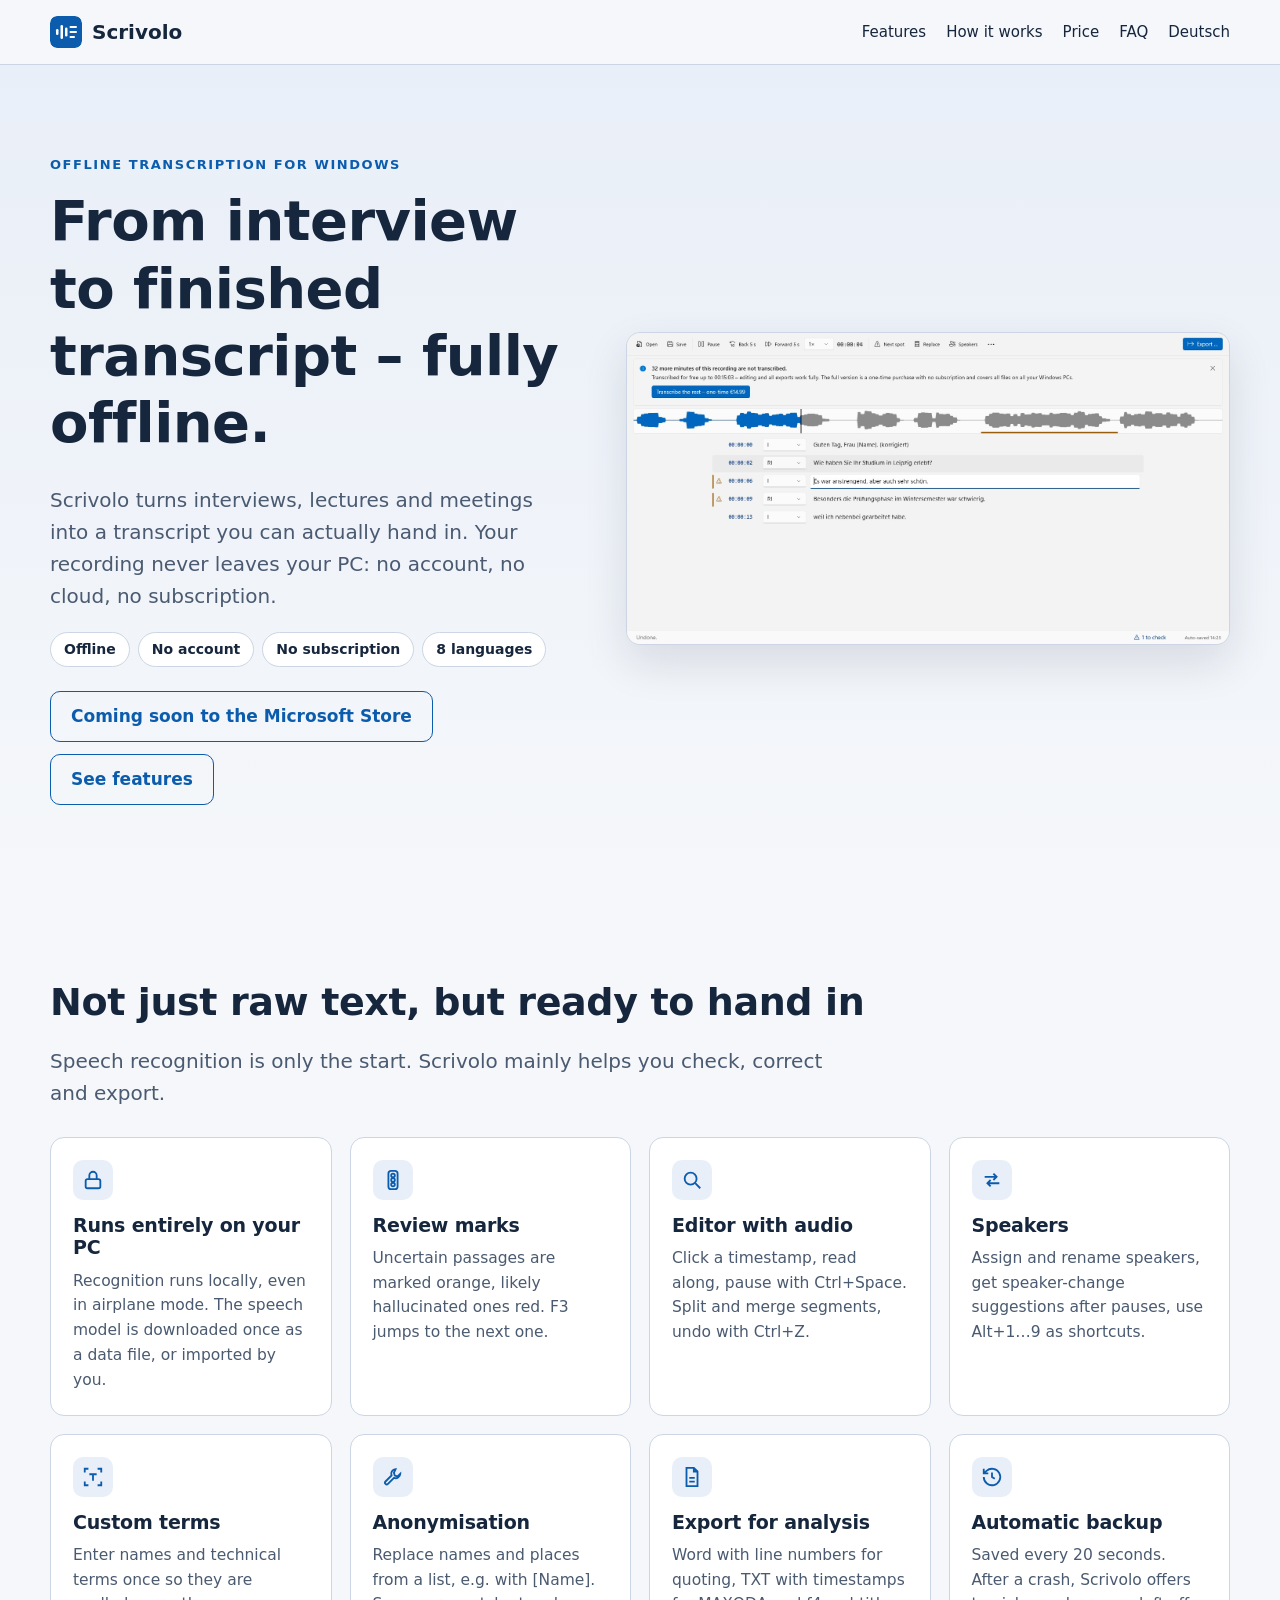
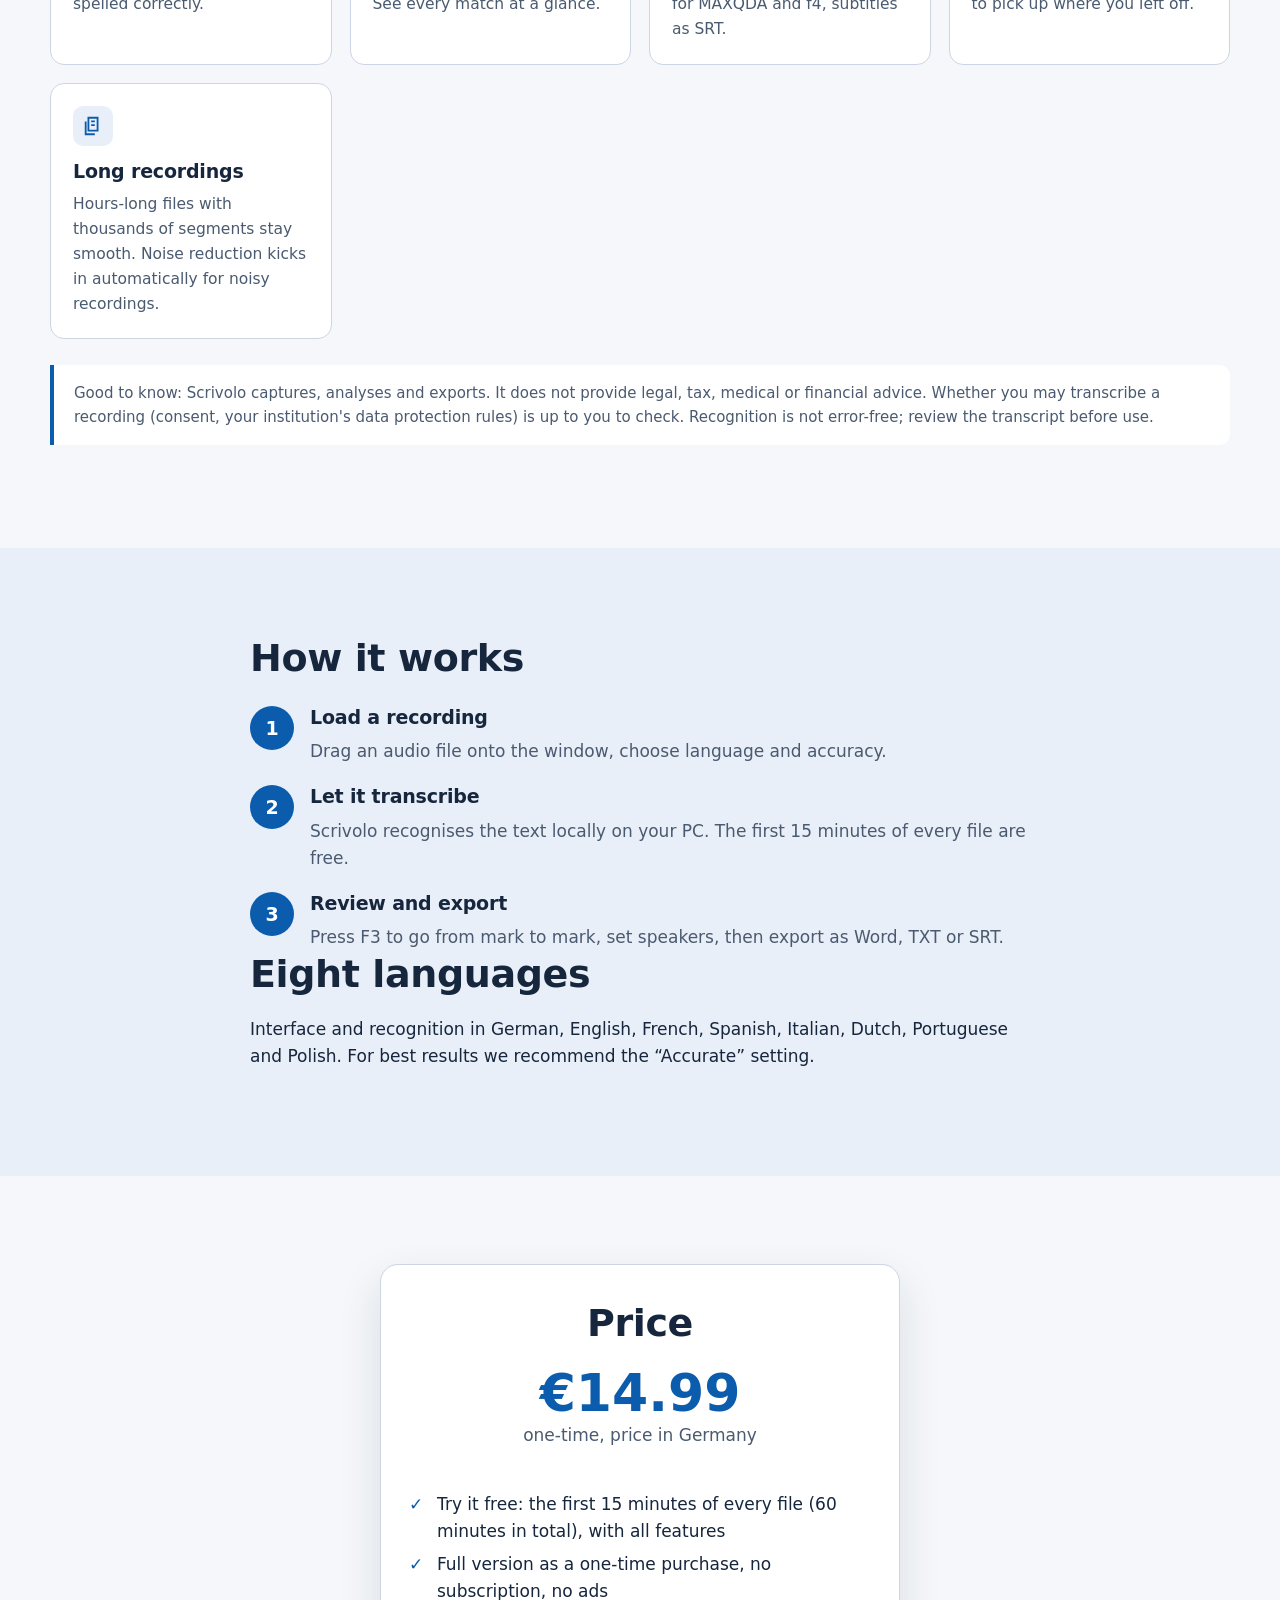
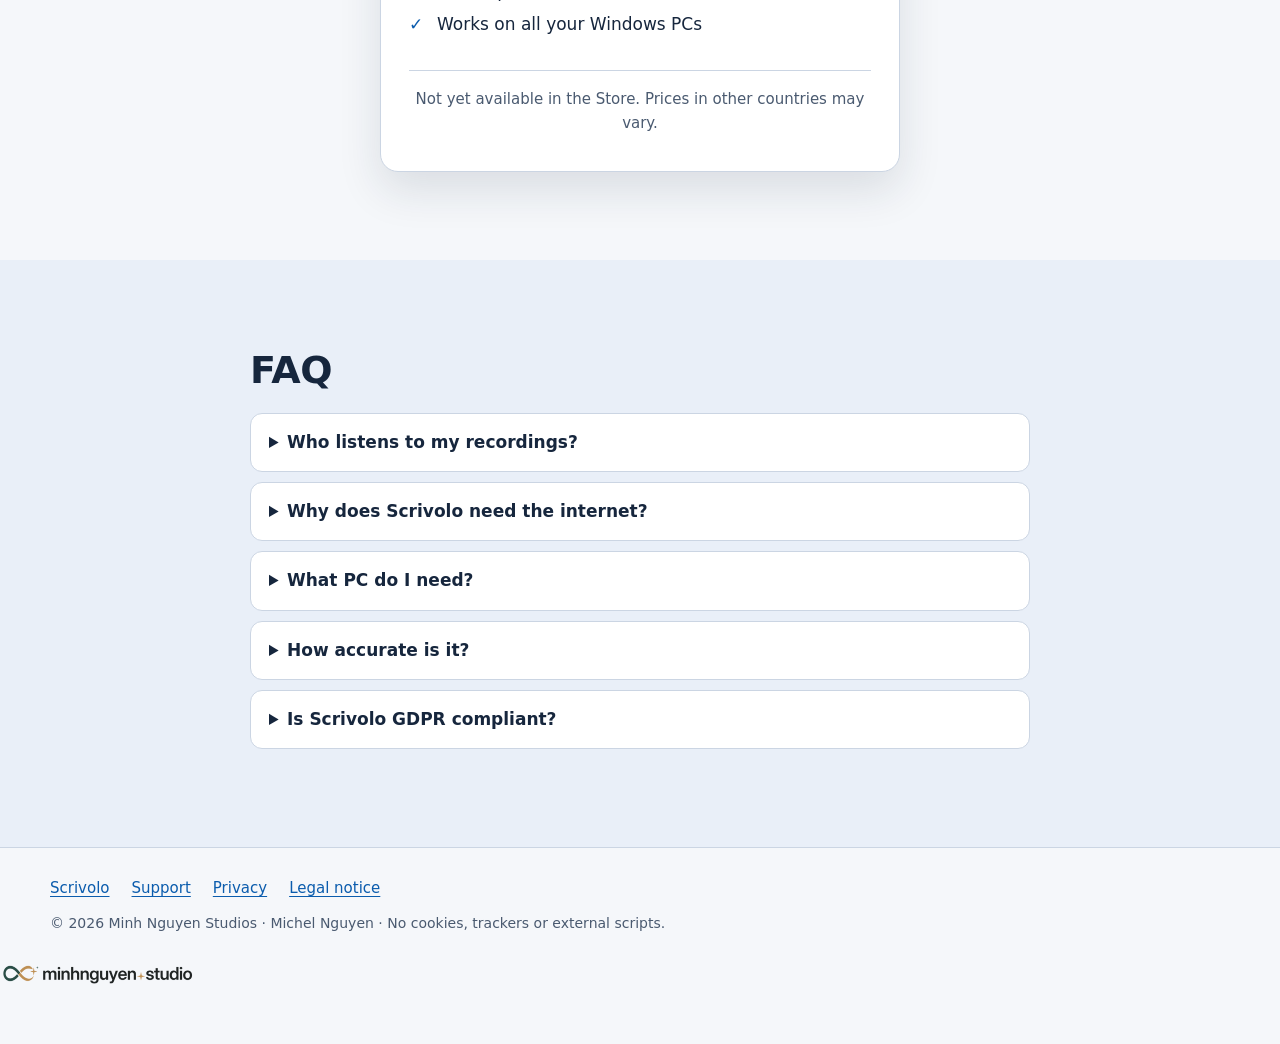
==== en/index.html @ 6fad5ba0 "Website für Scrivolo" ====
<!doctype html>
<html lang="en"><head><meta charset="utf-8"><meta name="viewport" content="width=device-width,initial-scale=1">
<title>Scrivolo – From interview to finished transcript – fully offline.</title><meta name="description" content="Scrivolo turns interviews, lectures and meetings into a transcript you can actually hand in. Your recording never leaves your PC: no account, no cloud, no subscription."><link rel="canonical" href="https://pinkysworld.github.io/Scrivolo/en/index.html">
<meta property="og:type" content="website"><meta property="og:title" content="Scrivolo – From interview to finished transcript – fully offline."><meta property="og:description" content="Scrivolo turns interviews, lectures and meetings into a transcript you can actually hand in. Your recording never leaves your PC: no account, no cloud, no subscription."><meta property="og:image" content="https://pinkysworld.github.io/Scrivolo/img/ui-en.jpg"><meta name="twitter:card" content="summary_large_image">
<meta name="color-scheme" content="light dark"><link rel="icon" type="image/png" href="../favicon.png"><link rel="stylesheet" href="../style.css"></head><body><a class="skip" href="#main">Skip to content</a>
<header class="top"><div class="wrap bar"><a class="brand" href="index.html"><img src="../img/logo.svg" width="32" height="32" alt="">Scrivolo</a>
<nav aria-label="Navigation" class="mainnav"><a href="index.html#features">Features</a><a href="index.html#how">How it works</a><a href="index.html#price">Price</a><a href="index.html#faq">FAQ</a><a href="../index.html" lang="de">Deutsch</a></nav>
<details class="menu"><summary aria-label="Menu"><span aria-hidden="true">☰</span></summary><nav aria-label="Menu"><a href="index.html#features">Features</a><a href="index.html#how">How it works</a><a href="index.html#price">Price</a><a href="index.html#faq">FAQ</a></nav></details></div></header>
<main id="main">
<section class="hero"><div class="wrap hero-grid"><div><p class="eyebrow">Offline transcription for Windows</p><h1>From interview to finished transcript – fully offline.</h1><p class="lead">Scrivolo turns interviews, lectures and meetings into a transcript you can actually hand in. Your recording never leaves your PC: no account, no cloud, no subscription.</p>
<ul class="badges"><li>Offline</li><li>No account</li><li>No subscription</li><li>8 languages</li></ul><p class="ctas"><span class="btn">Coming soon to the Microsoft Store</span><a class="btn" href="#features">See features</a></p></div>
<figure class="hero-shot"><img src="../img/ui-en.jpg" width="1536" height="793" alt="Scrivolo editor with waveform, speakers and a highlighted spot to check" fetchpriority="high"></figure></div></section>
<section id="features" class="sec"><div class="wrap"><h2>Not just raw text, but ready to hand in</h2><p class="lead narrow">Speech recognition is only the start. Scrivolo mainly helps you check, correct and export.</p><div class="grid"><article class="card"><span class="ico ico-lock" aria-hidden="true"></span><h3>Runs entirely on your PC</h3><p>Recognition runs locally, even in airplane mode. The speech model is downloaded once as a data file, or imported by you.</p></article><article class="card"><span class="ico ico-light" aria-hidden="true"></span><h3>Review marks</h3><p>Uncertain passages are marked orange, likely hallucinated ones red. F3 jumps to the next one.</p></article><article class="card"><span class="ico ico-search" aria-hidden="true"></span><h3>Editor with audio</h3><p>Click a timestamp, read along, pause with Ctrl+Space. Split and merge segments, undo with Ctrl+Z.</p></article><article class="card"><span class="ico ico-lend" aria-hidden="true"></span><h3>Speakers</h3><p>Assign and rename speakers, get speaker-change suggestions after pauses, use Alt+1…9 as shortcuts.</p></article><article class="card"><span class="ico ico-text" aria-hidden="true"></span><h3>Custom terms</h3><p>Enter names and technical terms once so they are spelled correctly.</p></article><article class="card"><span class="ico ico-wrench" aria-hidden="true"></span><h3>Anonymisation</h3><p>Replace names and places from a list, e.g. with [Name]. See every match at a glance.</p></article><article class="card"><span class="ico ico-pdf" aria-hidden="true"></span><h3>Export for analysis</h3><p>Word with line numbers for quoting, TXT with timestamps for MAXQDA and f4, subtitles as SRT.</p></article><article class="card"><span class="ico ico-backup" aria-hidden="true"></span><h3>Automatic backup</h3><p>Saved every 20 seconds. After a crash, Scrivolo offers to pick up where you left off.</p></article><article class="card"><span class="ico ico-stack" aria-hidden="true"></span><h3>Long recordings</h3><p>Hours-long files with thousands of segments stay smooth. Noise reduction kicks in automatically for noisy recordings.</p></article></div><p class="limits">Good to know: Scrivolo captures, analyses and exports. It does not provide legal, tax, medical or financial advice. Whether you may transcribe a recording (consent, your institution's data protection rules) is up to you to check. Recognition is not error-free; review the transcript before use.</p></div></section>
<section id="how" class="sec soft"><div class="wrap narrow"><h2>How it works</h2><ol class="steps"><li><span class="num" aria-hidden="true">1</span><h3>Load a recording</h3><p>Drag an audio file onto the window, choose language and accuracy.</p></li><li><span class="num" aria-hidden="true">2</span><h3>Let it transcribe</h3><p>Scrivolo recognises the text locally on your PC. The first 15 minutes of every file are free.</p></li><li><span class="num" aria-hidden="true">3</span><h3>Review and export</h3><p>Press F3 to go from mark to mark, set speakers, then export as Word, TXT or SRT.</p></li></ol><h2>Eight languages</h2><p>Interface and recognition in German, English, French, Spanish, Italian, Dutch, Portuguese and Polish. For best results we recommend the “Accurate” setting.</p></div></section>
<section id="price" class="sec"><div class="wrap"><div class="price"><h2>Price</h2><p class="amount">€14.99</p><p class="unit">one-time, price in Germany</p><ul class="checks"><li>Try it free: the first 15 minutes of every file (60 minutes in total), with all features</li><li>Full version as a one-time purchase, no subscription, no ads</li><li>Works on all your Windows PCs</li></ul><p class="status">Not yet available in the Store. Prices in other countries may vary.</p></div></div></section>
<section id="faq" class="sec soft"><div class="wrap narrow"><h2>FAQ</h2><div class="faq"><details><summary>Who listens to my recordings?</summary><p>Nobody but you. Scrivolo sends no recordings, transcripts or usage data to us or anyone else. There is no account and no telemetry.</p></details><details><summary>Why does Scrivolo need the internet?</summary><p>Only for the one-time download of the speech model (a pure data file) and for purchases via the Microsoft Store. Offline, you can import a model file instead.</p></details><details><summary>What PC do I need?</summary><p>Windows 10 or 11 (64-bit). Depending on the model, one hour of audio takes a few minutes to about an hour on a current PC; the app shows an estimate before you start.</p></details><details><summary>How accurate is it?</summary><p>That depends heavily on the recording, microphone and speakers. That is why Scrivolo marks uncertain passages so you can check them specifically.</p></details><details><summary>Is Scrivolo GDPR compliant?</summary><p>Scrivolo processes everything locally. Whether that is sufficient for your project is for you or your institution to decide; we do not give legal advice.</p></details></div></div></section>
</main>
<footer><div class="wrap"><nav class="foot" aria-label="Footer"><a href="index.html">Scrivolo</a><a href="../support.html#english">Support</a><a href="../privacy.html#english">Privacy</a><a href="../impressum.html#english">Legal notice</a></nav><p>© 2026 Minh Nguyen Studios · Michel Nguyen · No cookies, trackers or external scripts.</p></div><p style="margin:16px 0 4px"><a href="https://minh.systems/MinhNguyenStudios/" aria-label="Minh Nguyen Studios" style="display:inline-block;line-height:0;border-radius:8px;overflow:hidden;opacity:.92"><picture><source srcset="../img/studio-dunkel.png" media="(prefers-color-scheme: dark)"><img src="../img/studio-hell.png" width="200" height="47" alt="Minh Nguyen Studios" loading="lazy" style="width:200px;height:auto"></picture></a></p></footer></body></html>
---- style.css ----
/* Scrivolo website – blue palette. No external fonts. */
:root{color-scheme:light dark;--bg:#F5F7FA;--surface:#FFFFFF;--soft:#E9EFF8;--line:#CBD5E3;--ink:#16263D;--muted:#4A5A70;--accent:#0B5CAD;--accent-h:#094C8F;--on-accent:#FFFFFF;--focus:#0B5CAD;--shadow:0 18px 44px rgba(22,38,61,.12)}
@media (prefers-color-scheme:dark){:root{--bg:#111A27;--surface:#1A2536;--soft:#223047;--line:#46566E;--ink:#E8EEF6;--muted:#B5C2D4;--accent:#7CB6F2;--accent-h:#9AC8F6;--on-accent:#0A1A2C;--focus:#7CB6F2;--shadow:0 18px 44px rgba(0,0,0,.35)}}
*{box-sizing:border-box}
html{scroll-behavior:smooth}
body{margin:0;background:var(--bg);color:var(--ink);font:17px/1.6 "Segoe UI Variable Text","Segoe UI",system-ui,-apple-system,"Hiragino Sans","Yu Gothic UI",Meiryo,sans-serif;-webkit-text-size-adjust:100%}
img{max-width:100%;height:auto;display:block}
a{color:var(--accent);text-underline-offset:3px}
a:hover{color:var(--accent-h)}
:focus-visible{outline:3px solid var(--focus);outline-offset:3px;border-radius:4px}
.wrap{width:min(1180px,100% - 32px);margin-inline:auto}
.narrow{max-width:780px}
.skip{position:absolute;left:16px;top:-60px;background:var(--surface);color:var(--ink);padding:8px 14px;border-radius:8px;z-index:20}
.skip:focus{top:8px}
h1,h2,h3{line-height:1.2;letter-spacing:-.01em;margin:0 0 .5em}
h1{font-size:clamp(32px,5vw,56px);font-weight:700}
h2{font-size:clamp(26px,3.4vw,38px);font-weight:650}
h3{font-size:19px;font-weight:600}
p{margin:0 0 1em}
.lead{font-size:clamp(17px,1.6vw,20px);color:var(--muted)}
.eyebrow{font-size:13px;font-weight:700;letter-spacing:.12em;text-transform:uppercase;color:var(--accent);margin-bottom:12px}
/* header */
.top{position:sticky;top:0;z-index:10;background:color-mix(in srgb,var(--bg) 92%,transparent);backdrop-filter:blur(8px);border-bottom:1px solid var(--line)}
.bar{display:flex;align-items:center;gap:20px;min-height:64px}
.brand{display:inline-flex;align-items:center;gap:10px;font-weight:650;font-size:20px;color:var(--ink);text-decoration:none}
.brand img{width:32px;height:32px;border-radius:7px}
.mainnav{display:flex;gap:20px;margin-left:auto;font-size:15px}
.mainnav a{color:var(--ink);text-decoration:none}
.mainnav a:hover{color:var(--accent)}
.menu{display:none;position:relative;font-size:15px}
.menu summary{cursor:pointer;list-style:none;padding:6px 12px;border:1px solid var(--line);border-radius:999px;background:var(--surface);white-space:nowrap}
.menu summary::-webkit-details-marker{display:none}
.menu nav{position:absolute;right:0;top:calc(100% + 6px);display:flex;flex-direction:column;padding:6px;background:var(--surface);border:1px solid var(--line);border-radius:12px;box-shadow:var(--shadow);min-width:180px}
.menu nav a{padding:9px 12px;border-radius:8px;color:var(--ink);text-decoration:none}
.menu nav a:hover{background:var(--soft)}
.lang{position:relative;font-size:15px}
.lang summary{cursor:pointer;list-style:none;padding:6px 12px;border:1px solid var(--line);border-radius:999px;background:var(--surface);white-space:nowrap}
.lang summary::-webkit-details-marker{display:none}
.lang summary::after{content:" ▾"}
.lang ul{position:absolute;right:0;top:calc(100% + 6px);margin:0;padding:6px;list-style:none;background:var(--surface);border:1px solid var(--line);border-radius:12px;box-shadow:var(--shadow);min-width:200px}
.lang li a{display:block;padding:7px 12px;border-radius:8px;color:var(--ink);text-decoration:none}
.lang li a:hover,.lang li a[aria-current]{background:var(--soft)}
.lang li a[aria-current]{font-weight:650}
/* hero */
.hero{padding:clamp(40px,7vw,90px) 0 clamp(40px,6vw,70px);background:linear-gradient(180deg,var(--soft),var(--bg))}
.hero-grid{display:grid;grid-template-columns:1fr 1.15fr;gap:clamp(28px,4vw,56px);align-items:center}
.hero-shot img,.how figure img,.gallery img{border-radius:14px;border:1px solid var(--line);box-shadow:var(--shadow);background:var(--surface)}
figure{margin:0}
.badges{display:flex;flex-wrap:wrap;gap:8px;list-style:none;padding:0;margin:0 0 24px}
.badges li{padding:5px 13px;border-radius:999px;background:var(--surface);border:1px solid var(--line);font-size:14px;font-weight:600}
.ctas{display:flex;flex-wrap:wrap;gap:12px}
.btn{display:inline-block;padding:11px 20px;border-radius:10px;border:1px solid var(--accent);color:var(--accent);font-weight:600;text-decoration:none}
.btn.primary{background:var(--accent);color:var(--on-accent)}
.btn.primary:hover{background:var(--accent-h);color:var(--on-accent)}
/* sections */
.sec{padding:clamp(48px,7vw,88px) 0;scroll-margin-top:64px}
.soft{background:var(--soft)}
.grid{display:grid;grid-template-columns:repeat(auto-fill,minmax(250px,1fr));gap:18px;margin-top:28px}
.card{background:var(--surface);border:1px solid var(--line);border-radius:14px;padding:22px}
.card p{color:var(--muted);font-size:15.5px;margin:0}
.ico{display:block;width:40px;height:40px;border-radius:10px;background:var(--soft);margin-bottom:14px;position:relative}
.ico::after{content:"";position:absolute;inset:9px;background:var(--accent);-webkit-mask:var(--m) center/contain no-repeat;mask:var(--m) center/contain no-repeat}
.ico-bell{--m:url("data:image/svg+xml,%3Csvg xmlns='http://www.w3.org/2000/svg' viewBox='0 0 24 24' fill='none' stroke='black' stroke-width='2'%3E%3Cpath d='M6 9a6 6 0 0 1 12 0c0 6 3 7 3 7H3s3-1 3-7M10 20a2 2 0 0 0 4 0'/%3E%3C/svg%3E")}
.ico-qr{--m:url("data:image/svg+xml,%3Csvg xmlns='http://www.w3.org/2000/svg' viewBox='0 0 24 24' fill='none' stroke='black' stroke-width='2'%3E%3Crect x='3' y='3' width='7' height='7'/%3E%3Crect x='14' y='3' width='7' height='7'/%3E%3Crect x='3' y='14' width='7' height='7'/%3E%3Cpath d='M14 14h3v3h-3zM20 14v7M14 20h3'/%3E%3C/svg%3E")}
.ico-text{--m:url("data:image/svg+xml,%3Csvg xmlns='http://www.w3.org/2000/svg' viewBox='0 0 24 24' fill='none' stroke='black' stroke-width='2'%3E%3Cpath d='M3 7V3h4M17 3h4v4M21 17v4h-4M7 21H3v-4M8 9h8M12 9v7'/%3E%3C/svg%3E")}
.ico-light{--m:url("data:image/svg+xml,%3Csvg xmlns='http://www.w3.org/2000/svg' viewBox='0 0 24 24' fill='none' stroke='black' stroke-width='2'%3E%3Crect x='7' y='2' width='10' height='20' rx='3'/%3E%3Ccircle cx='12' cy='7' r='2'/%3E%3Ccircle cx='12' cy='12' r='2'/%3E%3Ccircle cx='12' cy='17' r='2'/%3E%3C/svg%3E")}
.ico-pdf{--m:url("data:image/svg+xml,%3Csvg xmlns='http://www.w3.org/2000/svg' viewBox='0 0 24 24' fill='none' stroke='black' stroke-width='2'%3E%3Cpath d='M14 2H6v20h12V6zM14 2v4h4M9 13h6M9 17h6'/%3E%3C/svg%3E")}
.ico-import{--m:url("data:image/svg+xml,%3Csvg xmlns='http://www.w3.org/2000/svg' viewBox='0 0 24 24' fill='none' stroke='black' stroke-width='2'%3E%3Cpath d='M12 3v12M7 10l5 5 5-5M4 19h16'/%3E%3C/svg%3E")}
.ico-backup{--m:url("data:image/svg+xml,%3Csvg xmlns='http://www.w3.org/2000/svg' viewBox='0 0 24 24' fill='none' stroke='black' stroke-width='2'%3E%3Cpath d='M3 12a9 9 0 1 0 3-6.7L3 8M3 3v5h5M12 7v5l3 2'/%3E%3C/svg%3E")}
.ico-lock{--m:url("data:image/svg+xml,%3Csvg xmlns='http://www.w3.org/2000/svg' viewBox='0 0 24 24' fill='none' stroke='black' stroke-width='2'%3E%3Crect x='4' y='11' width='16' height='10' rx='2'/%3E%3Cpath d='M8 11V7a4 4 0 0 1 8 0v4'/%3E%3C/svg%3E")}
.ico-search{--m:url("data:image/svg+xml,%3Csvg xmlns='http://www.w3.org/2000/svg' viewBox='0 0 24 24' fill='none' stroke='black' stroke-width='2'%3E%3Ccircle cx='10.5' cy='10.5' r='6.5'/%3E%3Cpath d='M15.5 15.5L21 21'/%3E%3C/svg%3E")}
.ico-stack{--m:url("data:image/svg+xml,%3Csvg xmlns='http://www.w3.org/2000/svg' viewBox='0 0 24 24' fill='none' stroke='black' stroke-width='2'%3E%3Cpath d='M7 3h10v14H7zM4 7v14h10M10 7h4M10 11h4'/%3E%3C/svg%3E")}
.ico-wrench{--m:url("data:image/svg+xml,%3Csvg xmlns='http://www.w3.org/2000/svg' viewBox='0 0 24 24' fill='none' stroke='black' stroke-width='2'%3E%3Cpath d='M14.8 3.5a5 5 0 0 0-4.4 6.8L3.8 16.9a1.9 1.9 0 0 0 2.7 2.7l6.6-6.6a5 5 0 0 0 6.8-4.4L17 11.4l-3.1-.9-.9-3.1z'/%3E%3C/svg%3E")}
.ico-lend{--m:url("data:image/svg+xml,%3Csvg xmlns='http://www.w3.org/2000/svg' viewBox='0 0 24 24' fill='none' stroke='black' stroke-width='2'%3E%3Cpath d='M4 8.5h13M13.5 5L17 8.5 13.5 12M20 15.5H7M10.5 12L7 15.5 10.5 19'/%3E%3C/svg%3E")}
.limits{margin-top:26px;padding:16px 20px;border-left:4px solid var(--accent);background:var(--surface);border-radius:0 10px 10px 0;color:var(--muted);font-size:15px}
.how{display:grid;grid-template-columns:1fr 1fr;gap:clamp(28px,4vw,56px);align-items:center}
.steps{list-style:none;padding:0;margin:24px 0 0;display:grid;gap:20px}
.steps li{display:grid;grid-template-columns:44px 1fr;column-gap:16px}
.steps h3,.steps p{grid-column:2}
.steps p{color:var(--muted);margin:0}
.num{grid-row:span 2;width:44px;height:44px;border-radius:50%;background:var(--accent);color:var(--on-accent);display:grid;place-items:center;font-weight:700;font-size:19px}
.gallery{display:grid;grid-template-columns:repeat(auto-fill,minmax(320px,1fr));gap:26px;margin-top:28px}
.gallery figcaption{margin-top:10px;font-weight:600;font-size:15.5px}
.price{max-width:520px;margin:auto;text-align:center;background:var(--surface);border:1px solid var(--line);border-radius:18px;padding:36px 28px;box-shadow:var(--shadow)}
.amount{font-size:52px;font-weight:700;color:var(--accent);margin:0;line-height:1.1}
.unit{color:var(--muted)}
.checks{list-style:none;padding:0;margin:18px 0;text-align:left;display:inline-block}
.checks li{padding-left:28px;position:relative;margin:6px 0}
.checks li::before{content:"✓";position:absolute;left:0;color:var(--accent);font-weight:700}
.status{font-size:15px;color:var(--muted);border-top:1px solid var(--line);padding-top:16px;margin:8px 0 0}
.faq details{background:var(--surface);border:1px solid var(--line);border-radius:12px;margin:10px 0;padding:0 18px}
.faq summary{cursor:pointer;padding:15px 0;font-weight:600}
.faq details p{color:var(--muted)}
.prose section{margin-top:28px}
.prose h2{font-size:22px}
footer{border-top:1px solid var(--line);padding:28px 0 36px;font-size:14px;color:var(--muted)}
.foot{display:flex;flex-wrap:wrap;gap:8px 22px;margin-bottom:12px;font-size:15px}
.langs{display:flex;flex-wrap:wrap;gap:6px 14px}
.langs a{color:var(--muted)}
/* legacy layout used by impressum.html */
body>header:not(.top),body>main.prose,body>footer:not(:has(.wrap)){width:min(1100px,100% - 32px);margin-inline:auto}
body>header:not(.top){display:flex;justify-content:space-between;align-items:center;gap:16px;flex-wrap:wrap;padding:20px 0;border-bottom:1px solid var(--line)}
body>header:not(.top) nav{display:flex;gap:18px;flex-wrap:wrap}
main.prose{max-width:780px;padding:48px 0}
body>footer:not(:has(.wrap)){display:flex;flex-wrap:wrap;gap:10px 22px}
address{font-style:normal;margin-bottom:20px}
.english{border-top:1px solid var(--line);padding-top:24px;margin-top:40px}
@media (max-width:900px){.hero-grid,.how{grid-template-columns:1fr}.mainnav{display:none}.menu{display:block;margin-left:auto}}
.lshort{display:none}
@media (max-width:520px){.menu summary .mtext,.lfull{display:none}.lshort{display:inline}.bar{gap:10px}}
@media (max-width:420px){.gallery{grid-template-columns:1fr}.amount{font-size:42px}.price{padding:28px 18px}}
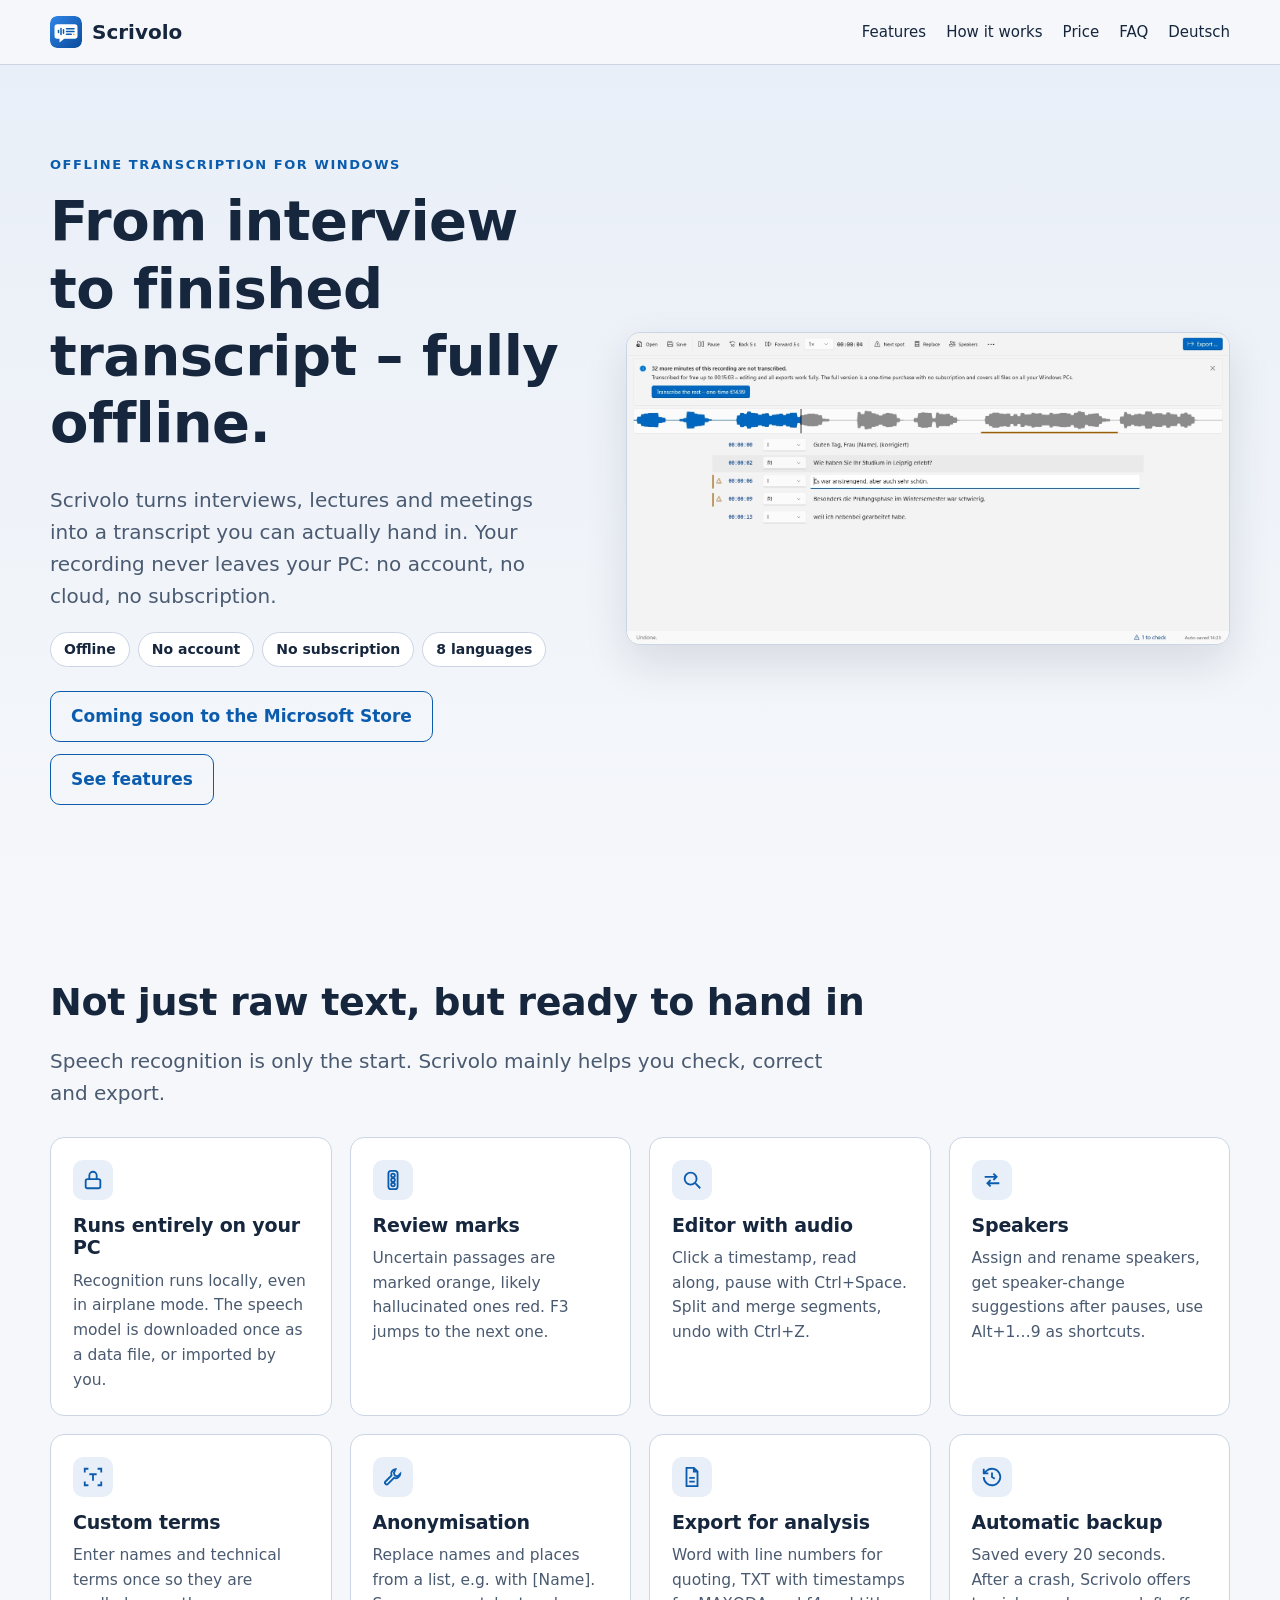
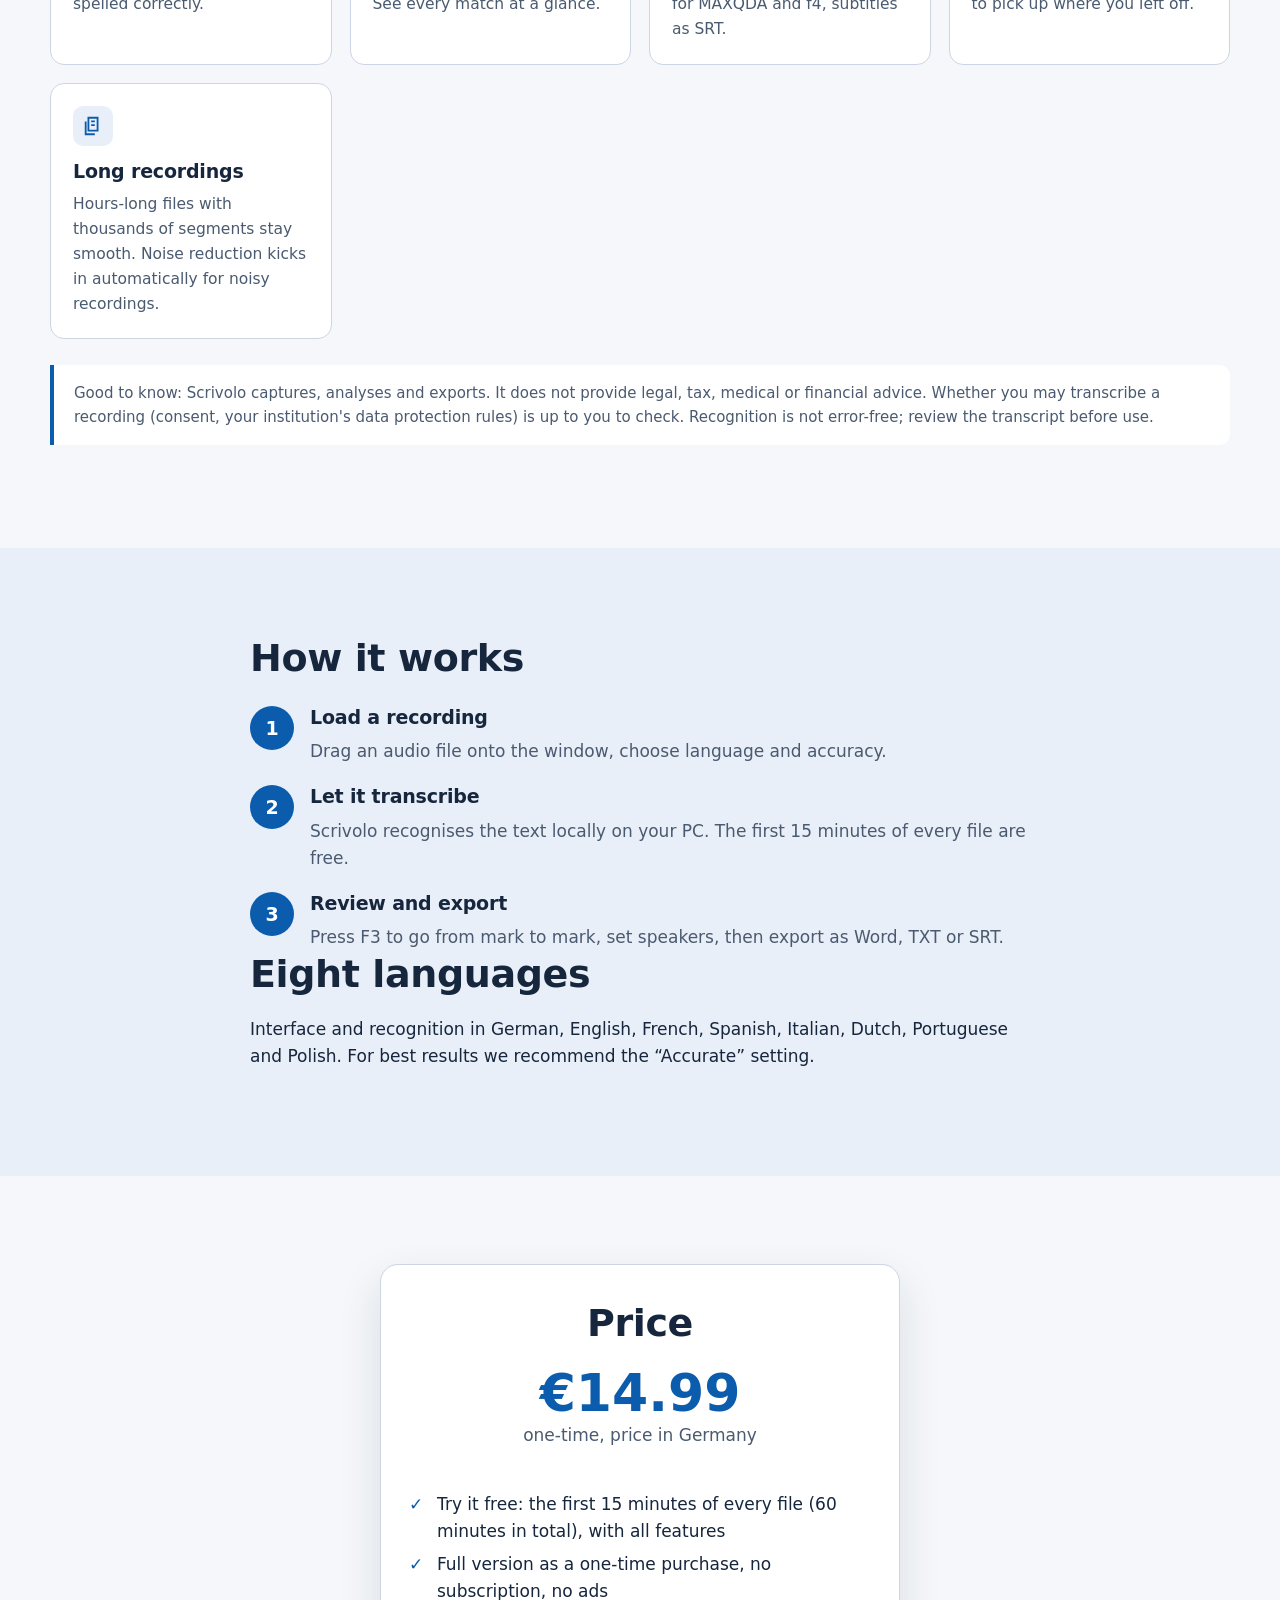
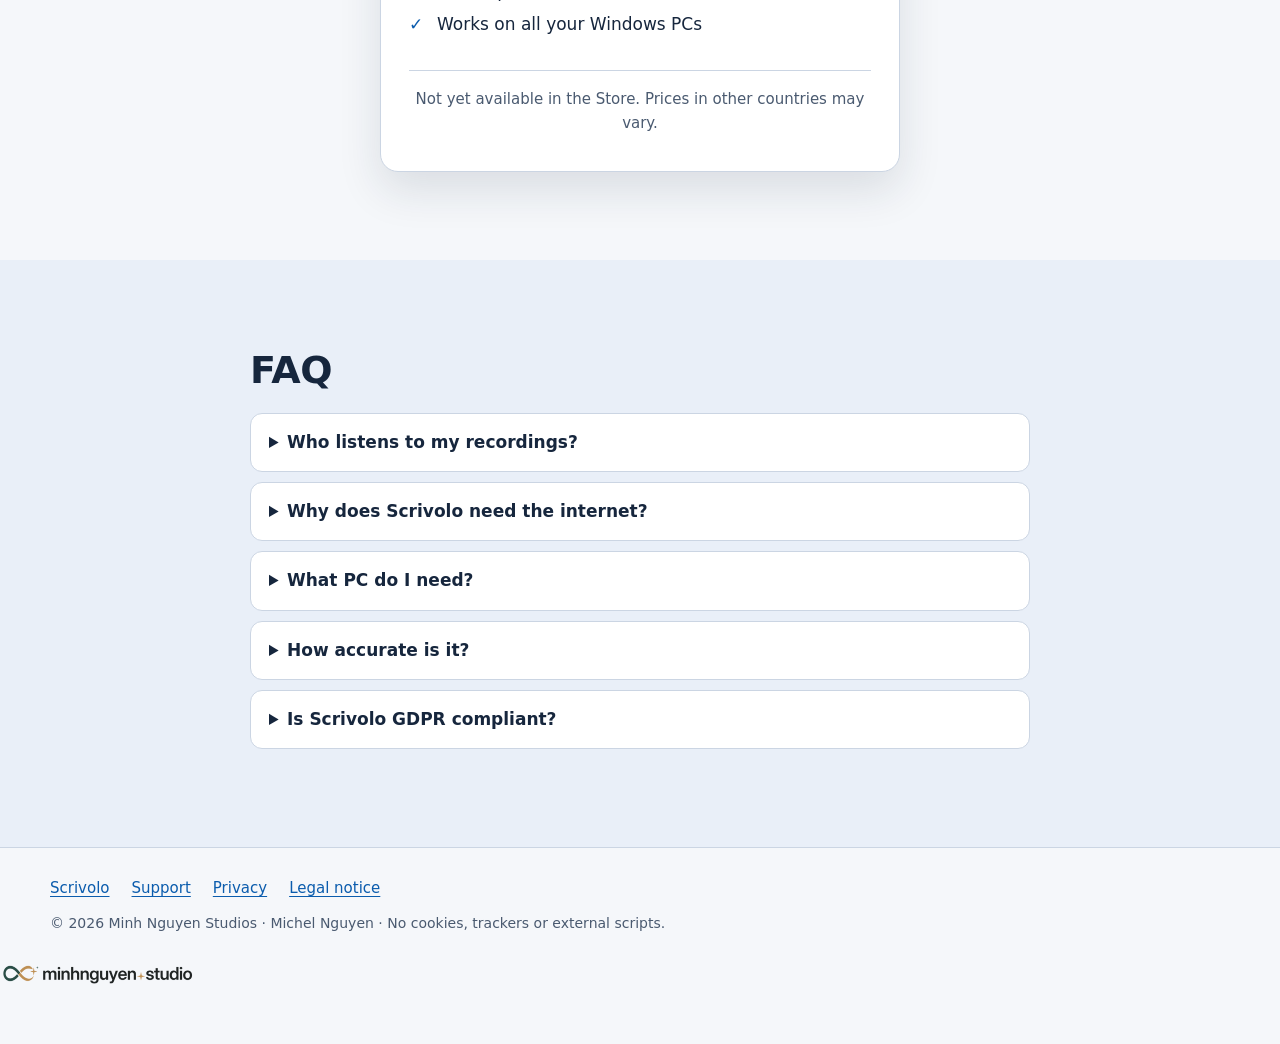
==== commit d2e651f4: "Neues Logo" ====
--- a/en/index.html
+++ b/en/index.html
@@ -1,8 +1,8 @@
 <!doctype html>
 <html lang="en"><head><meta charset="utf-8"><meta name="viewport" content="width=device-width,initial-scale=1">
-<title>Scrivolo – From interview to finished transcript – fully offline.</title><meta name="description" content="Scrivolo turns interviews, lectures and meetings into a transcript you can actually hand in. Your recording never leaves your PC: no account, no cloud, no subscription."><link rel="canonical" href="https://pinkysworld.github.io/Scrivolo/en/index.html">
-<meta property="og:type" content="website"><meta property="og:title" content="Scrivolo – From interview to finished transcript – fully offline."><meta property="og:description" content="Scrivolo turns interviews, lectures and meetings into a transcript you can actually hand in. Your recording never leaves your PC: no account, no cloud, no subscription."><meta property="og:image" content="https://pinkysworld.github.io/Scrivolo/img/ui-en.jpg"><meta name="twitter:card" content="summary_large_image">
-<meta name="color-scheme" content="light dark"><link rel="icon" type="image/png" href="../favicon.png"><link rel="stylesheet" href="../style.css"></head><body><a class="skip" href="#main">Skip to content</a>
+<title>Scrivolo – From interview to finished transcript – fully offline.</title><meta name="description" content="Scrivolo turns interviews, lectures and meetings into a transcript you can actually hand in. Your recording never leaves your PC: no account, no cloud, no subscription."><link rel="canonical" href="https://minh.systems/Scrivolo/en/index.html">
+<meta property="og:type" content="website"><meta property="og:title" content="Scrivolo – From interview to finished transcript – fully offline."><meta property="og:description" content="Scrivolo turns interviews, lectures and meetings into a transcript you can actually hand in. Your recording never leaves your PC: no account, no cloud, no subscription."><meta property="og:image" content="https://minh.systems/Scrivolo/img/ui-en.jpg"><meta name="twitter:card" content="summary_large_image">
+<meta name="color-scheme" content="light dark"><link rel="icon" type="image/png" href="../favicon.png"><link rel="apple-touch-icon" href="../img/apple-touch-icon.png"><link rel="stylesheet" href="../style.css"></head><body><a class="skip" href="#main">Skip to content</a>
 <header class="top"><div class="wrap bar"><a class="brand" href="index.html"><img src="../img/logo.svg" width="32" height="32" alt="">Scrivolo</a>
 <nav aria-label="Navigation" class="mainnav"><a href="index.html#features">Features</a><a href="index.html#how">How it works</a><a href="index.html#price">Price</a><a href="index.html#faq">FAQ</a><a href="../index.html" lang="de">Deutsch</a></nav>
 <details class="menu"><summary aria-label="Menu"><span aria-hidden="true">☰</span></summary><nav aria-label="Menu"><a href="index.html#features">Features</a><a href="index.html#how">How it works</a><a href="index.html#price">Price</a><a href="index.html#faq">FAQ</a></nav></details></div></header>
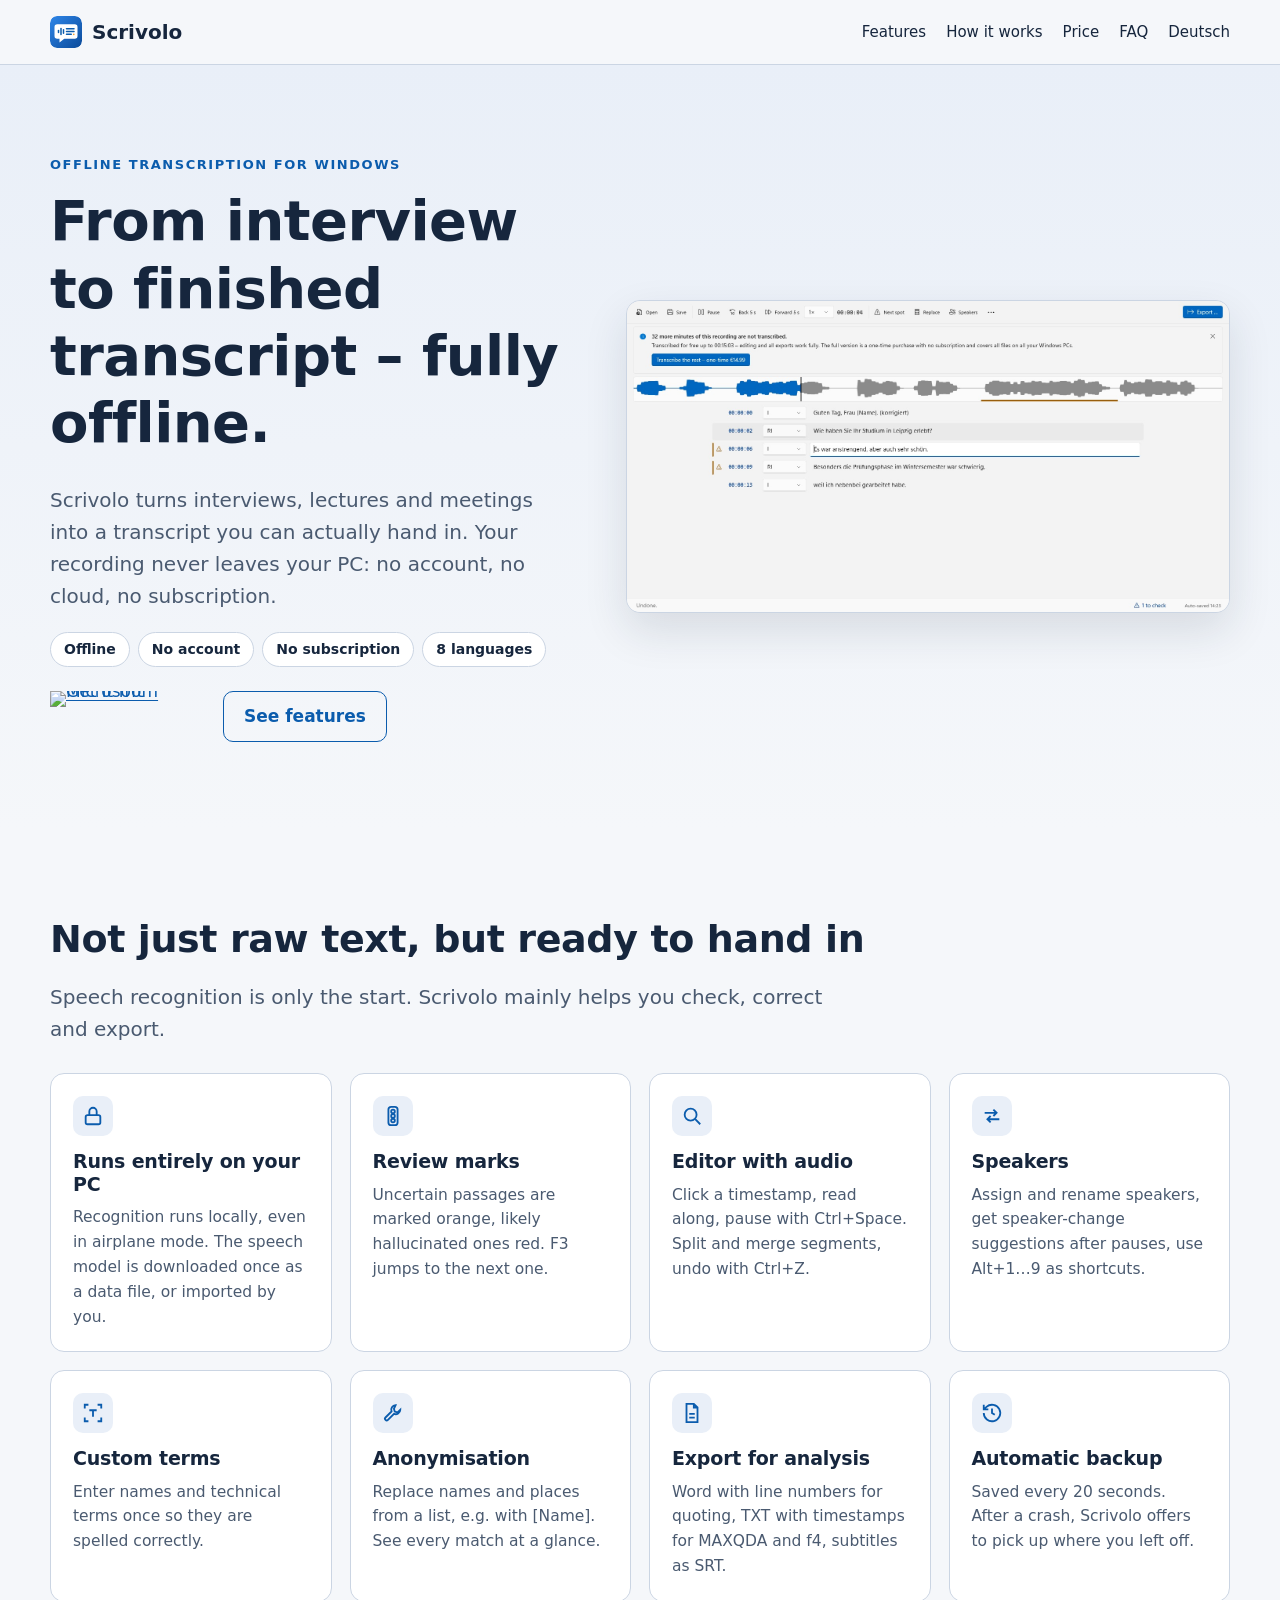
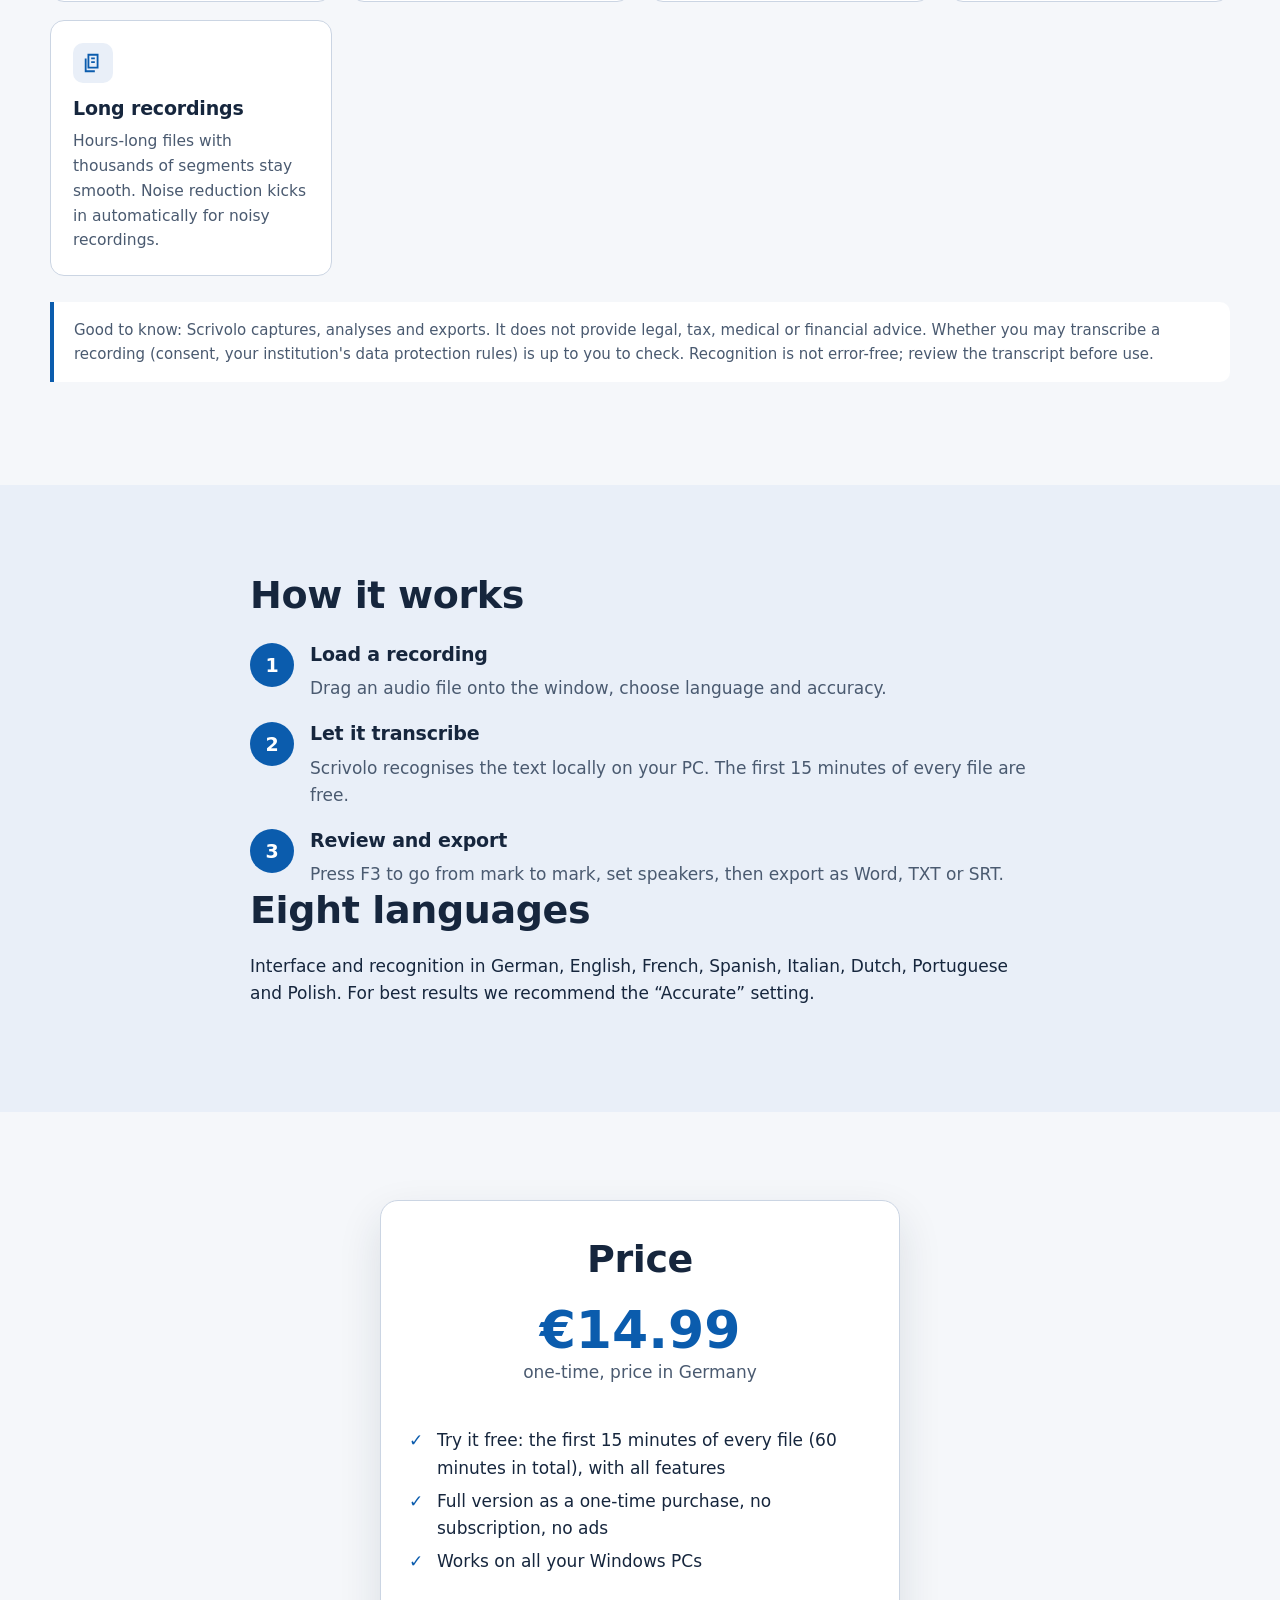
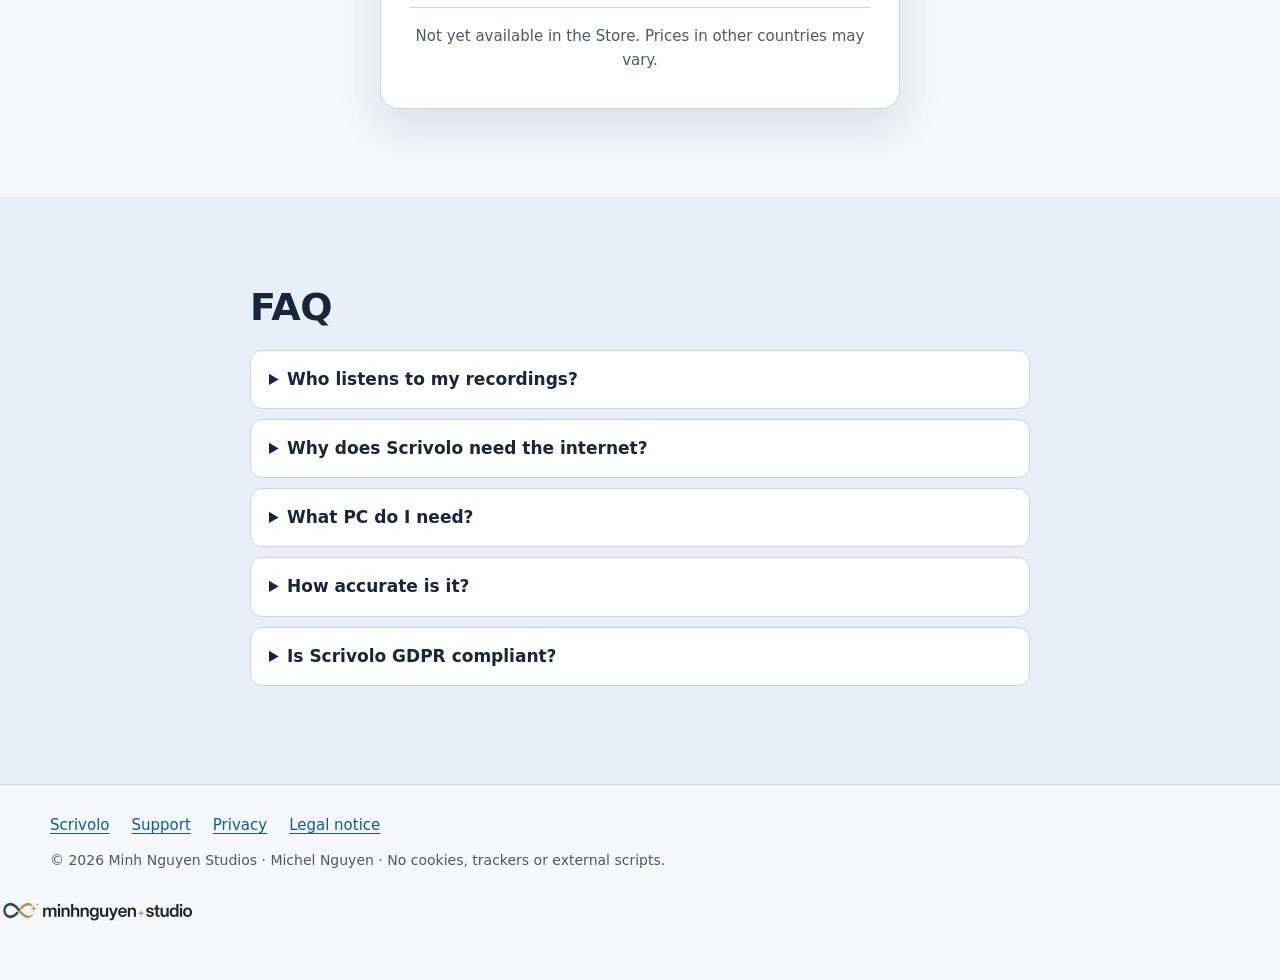
==== commit 46108785: "Microsoft-Store-Knopf statt „Bald im Microsoft Store“" ====
--- a/en/index.html
+++ b/en/index.html
@@ -8,7 +8,7 @@
 <details class="menu"><summary aria-label="Menu"><span aria-hidden="true">☰</span></summary><nav aria-label="Menu"><a href="index.html#features">Features</a><a href="index.html#how">How it works</a><a href="index.html#price">Price</a><a href="index.html#faq">FAQ</a></nav></details></div></header>
 <main id="main">
 <section class="hero"><div class="wrap hero-grid"><div><p class="eyebrow">Offline transcription for Windows</p><h1>From interview to finished transcript – fully offline.</h1><p class="lead">Scrivolo turns interviews, lectures and meetings into a transcript you can actually hand in. Your recording never leaves your PC: no account, no cloud, no subscription.</p>
-<ul class="badges"><li>Offline</li><li>No account</li><li>No subscription</li><li>8 languages</li></ul><p class="ctas"><span class="btn">Coming soon to the Microsoft Store</span><a class="btn" href="#features">See features</a></p></div>
+<ul class="badges"><li>Offline</li><li>No account</li><li>No subscription</li><li>8 languages</li></ul><p class="ctas"><a class="msbadge" href="https://apps.microsoft.com/detail/9NV63LMD4RRV" target="_blank" rel="noopener" style="display:inline-block;line-height:0"><img src="https://get.microsoft.com/images/en-us%20dark.svg" alt="Get it from Microsoft" width="161" height="44"></a><a class="btn" href="#features">See features</a></p></div>
 <figure class="hero-shot"><img src="../img/ui-en.jpg" width="1536" height="793" alt="Scrivolo editor with waveform, speakers and a highlighted spot to check" fetchpriority="high"></figure></div></section>
 <section id="features" class="sec"><div class="wrap"><h2>Not just raw text, but ready to hand in</h2><p class="lead narrow">Speech recognition is only the start. Scrivolo mainly helps you check, correct and export.</p><div class="grid"><article class="card"><span class="ico ico-lock" aria-hidden="true"></span><h3>Runs entirely on your PC</h3><p>Recognition runs locally, even in airplane mode. The speech model is downloaded once as a data file, or imported by you.</p></article><article class="card"><span class="ico ico-light" aria-hidden="true"></span><h3>Review marks</h3><p>Uncertain passages are marked orange, likely hallucinated ones red. F3 jumps to the next one.</p></article><article class="card"><span class="ico ico-search" aria-hidden="true"></span><h3>Editor with audio</h3><p>Click a timestamp, read along, pause with Ctrl+Space. Split and merge segments, undo with Ctrl+Z.</p></article><article class="card"><span class="ico ico-lend" aria-hidden="true"></span><h3>Speakers</h3><p>Assign and rename speakers, get speaker-change suggestions after pauses, use Alt+1…9 as shortcuts.</p></article><article class="card"><span class="ico ico-text" aria-hidden="true"></span><h3>Custom terms</h3><p>Enter names and technical terms once so they are spelled correctly.</p></article><article class="card"><span class="ico ico-wrench" aria-hidden="true"></span><h3>Anonymisation</h3><p>Replace names and places from a list, e.g. with [Name]. See every match at a glance.</p></article><article class="card"><span class="ico ico-pdf" aria-hidden="true"></span><h3>Export for analysis</h3><p>Word with line numbers for quoting, TXT with timestamps for MAXQDA and f4, subtitles as SRT.</p></article><article class="card"><span class="ico ico-backup" aria-hidden="true"></span><h3>Automatic backup</h3><p>Saved every 20 seconds. After a crash, Scrivolo offers to pick up where you left off.</p></article><article class="card"><span class="ico ico-stack" aria-hidden="true"></span><h3>Long recordings</h3><p>Hours-long files with thousands of segments stay smooth. Noise reduction kicks in automatically for noisy recordings.</p></article></div><p class="limits">Good to know: Scrivolo captures, analyses and exports. It does not provide legal, tax, medical or financial advice. Whether you may transcribe a recording (consent, your institution's data protection rules) is up to you to check. Recognition is not error-free; review the transcript before use.</p></div></section>
 <section id="how" class="sec soft"><div class="wrap narrow"><h2>How it works</h2><ol class="steps"><li><span class="num" aria-hidden="true">1</span><h3>Load a recording</h3><p>Drag an audio file onto the window, choose language and accuracy.</p></li><li><span class="num" aria-hidden="true">2</span><h3>Let it transcribe</h3><p>Scrivolo recognises the text locally on your PC. The first 15 minutes of every file are free.</p></li><li><span class="num" aria-hidden="true">3</span><h3>Review and export</h3><p>Press F3 to go from mark to mark, set speakers, then export as Word, TXT or SRT.</p></li></ol><h2>Eight languages</h2><p>Interface and recognition in German, English, French, Spanish, Italian, Dutch, Portuguese and Polish. For best results we recommend the “Accurate” setting.</p></div></section>
